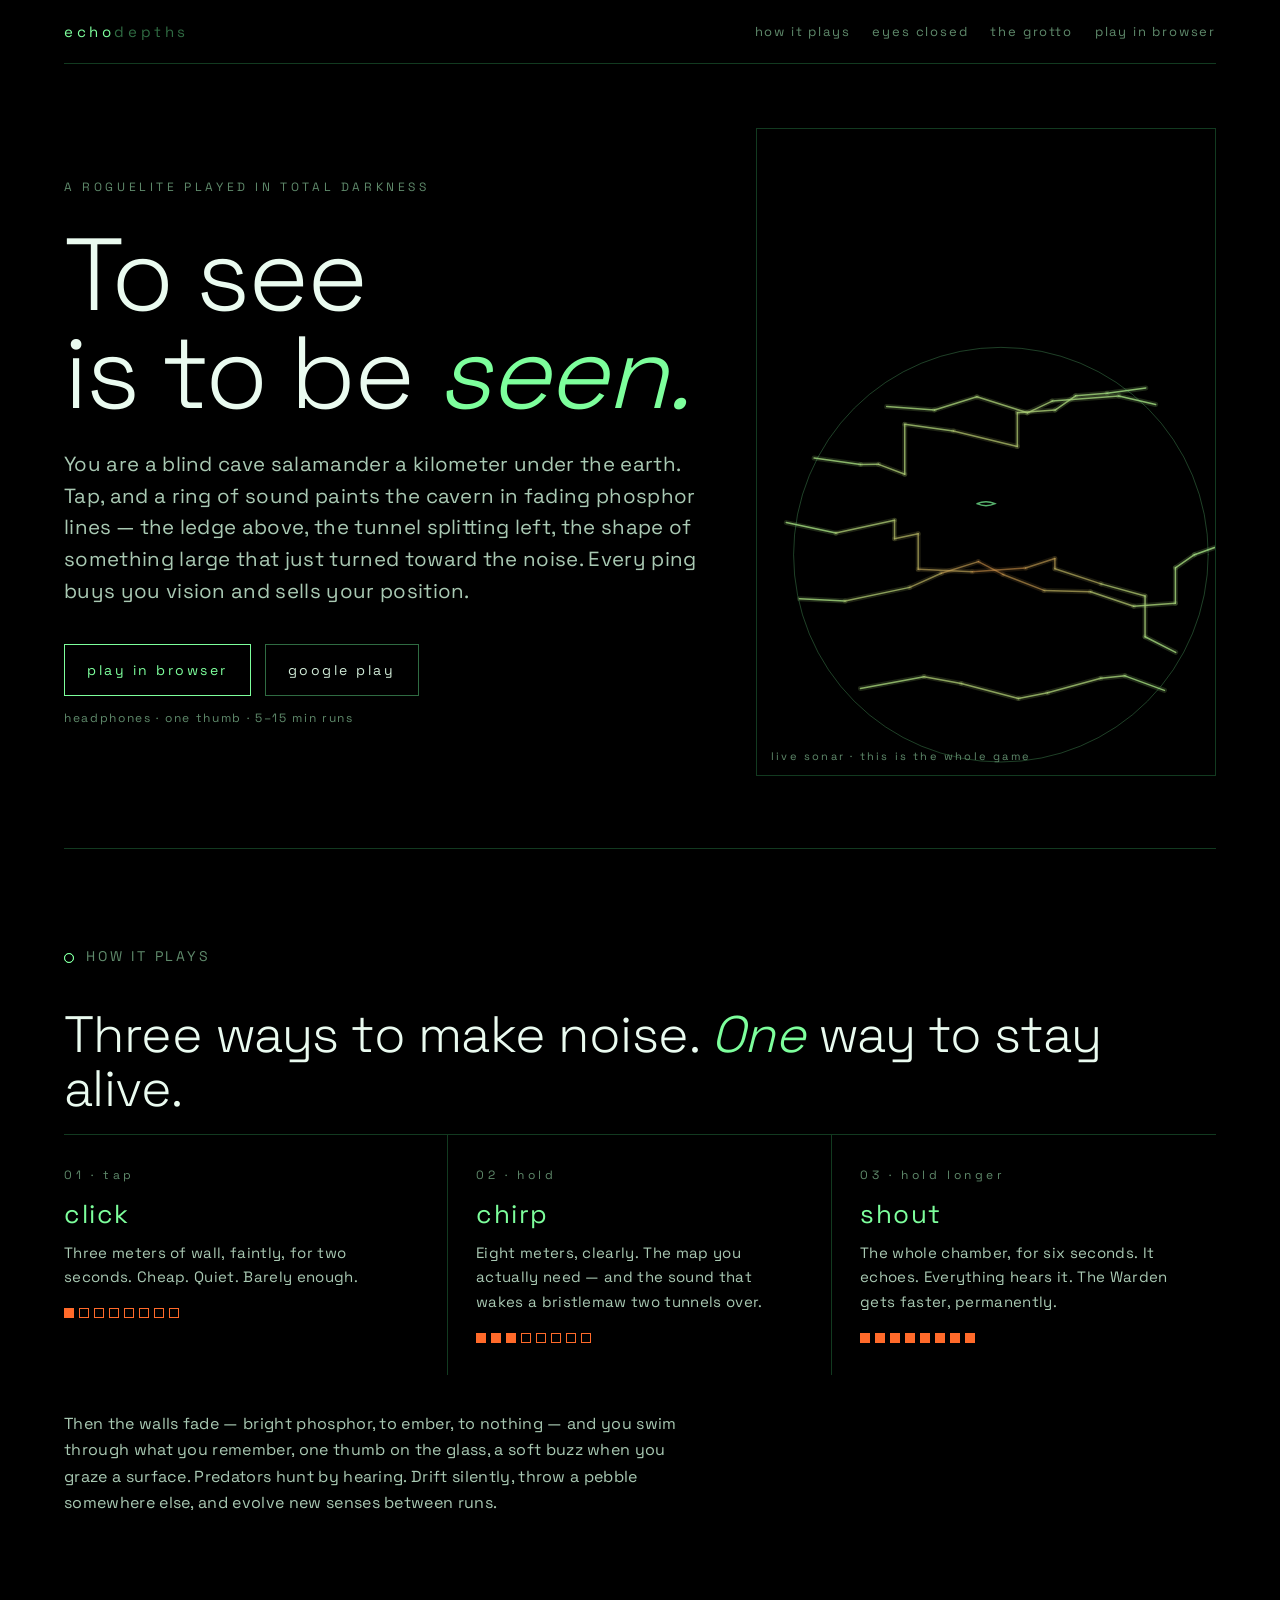
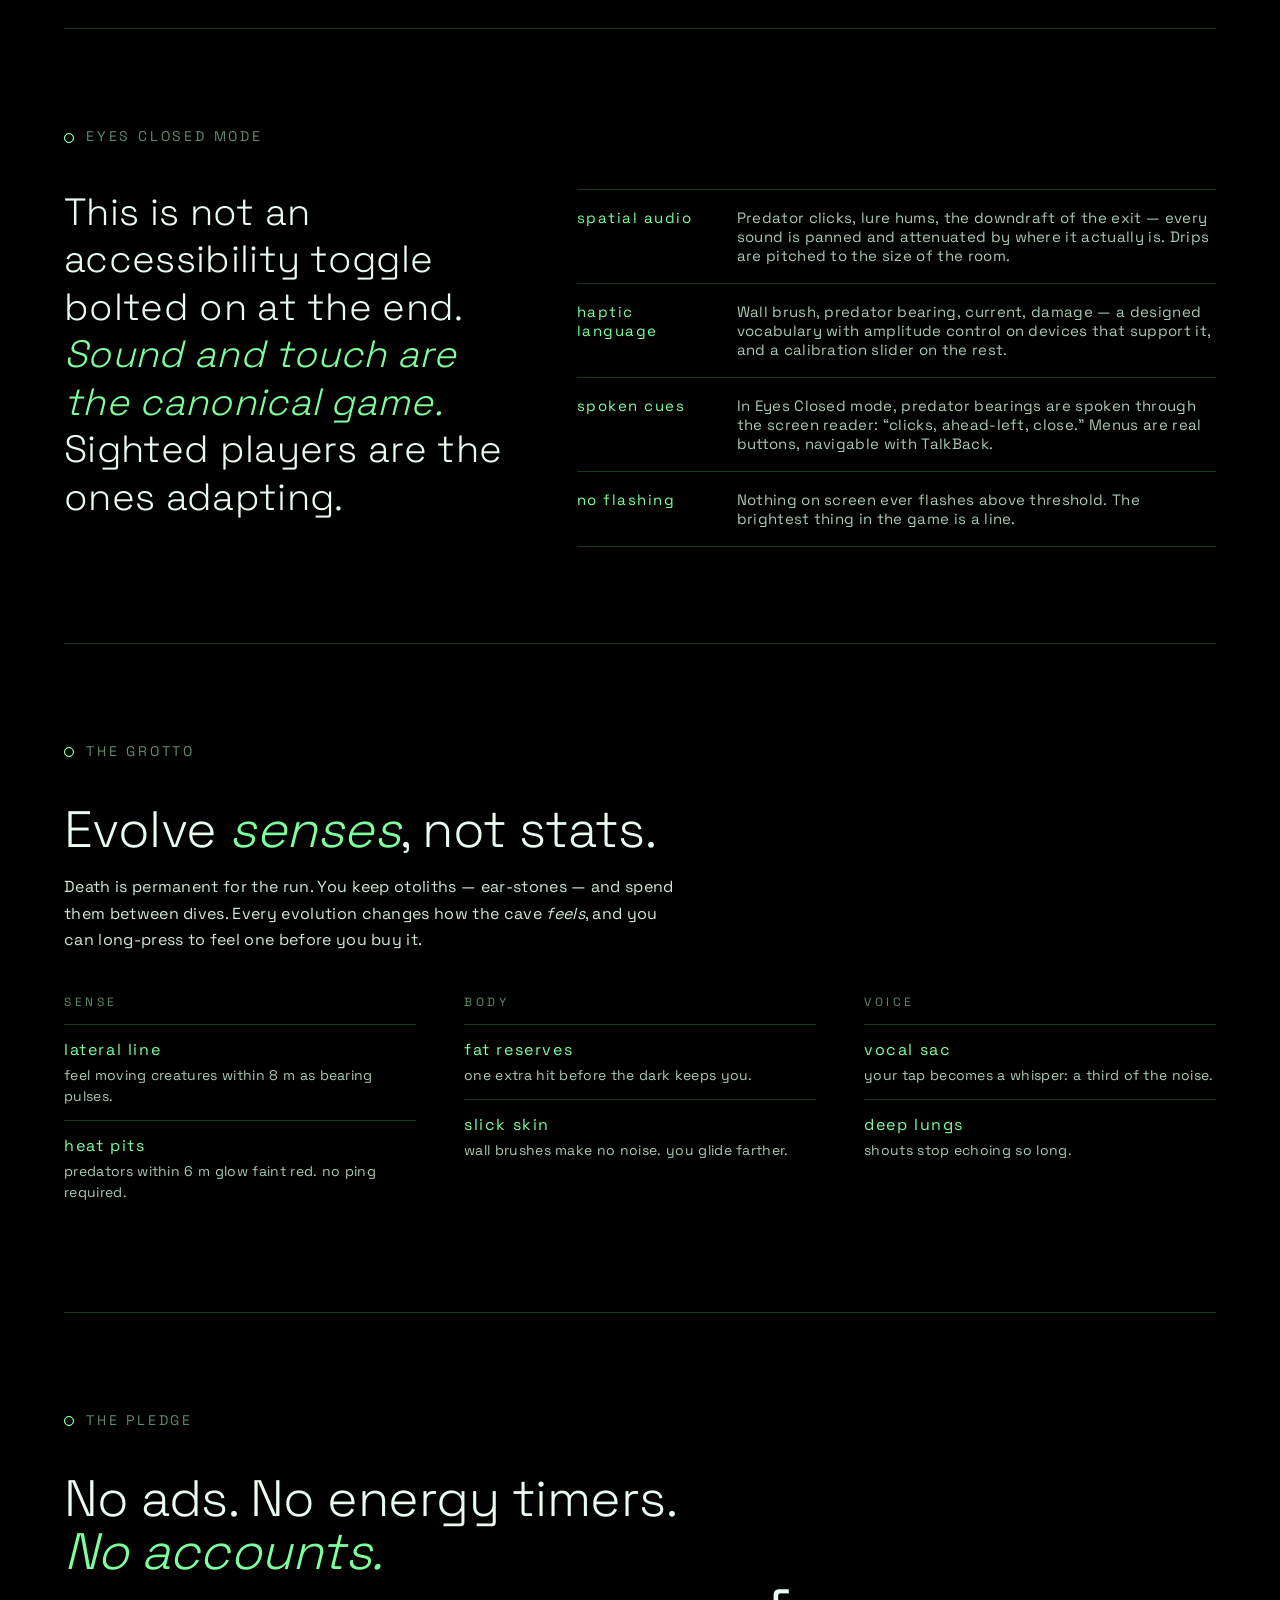
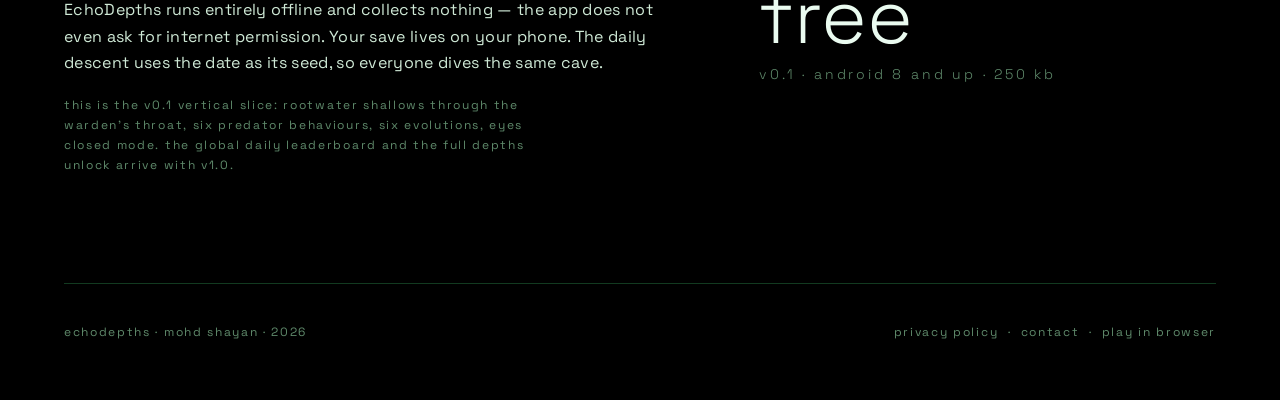
==== docs/index.html @ 847718f8 "EchoDepths — a roguelite played in total darkness. Ping to see. Stay silent to survive." ====
<!doctype html>
<html lang="en">
<head>
<meta charset="utf-8">
<meta name="viewport" content="width=device-width, initial-scale=1">
<title>EchoDepths — to see is to be seen</title>
<meta name="description" content="EchoDepths is a roguelite played in total darkness. Ping to see. Stay silent to survive. Built to be played with your eyes closed.">
<meta property="og:title" content="EchoDepths — to see is to be seen">
<meta property="og:description" content="A roguelite played in total darkness. Ping to see. Stay silent to survive.">
<meta name="theme-color" content="#000000">
<style>
  /* Design read: consumer game launch page for atmosphere-first mobile players and blind gamers.
     Dark-instrument language; the product is literally a black screen, so black is the ground, not a "dark mode".
     One accent (phosphor), one fade color (ember), sharp corners everywhere, sonar motion only. */
  @font-face { font-family: "Space Grotesk"; src: url("fonts/SpaceGrotesk.ttf") format("truetype"); font-weight: 300 700; font-display: swap; }
  :root { --bg:#000; --phos:#7dff9c; --phos-dim:#2f6b42; --ember:#ff6a2a; --fg:#cfe9d6; --muted:#5f8a6b; --line:#123a20; --ease:cubic-bezier(.22,.61,.36,1); }
  * { box-sizing:border-box; }
  html { background:var(--bg); color:var(--fg); font-family:"Space Grotesk", "Helvetica Neue", Arial, sans-serif; -webkit-font-smoothing:antialiased; scroll-behavior:smooth; }
  body { margin:0; letter-spacing:.02em; }
  a { color:var(--phos); text-decoration:none; }
  .wrap { max-width:1200px; margin:0 auto; padding:0 24px; }
  header.top { display:flex; justify-content:space-between; align-items:center; padding:22px 0; border-bottom:1px solid var(--line); }
  .brand { font-size:15px; letter-spacing:.24em; text-transform:lowercase; color:var(--phos); }
  .brand span { color:var(--phos-dim); }
  nav.top { display:flex; flex-wrap:wrap; justify-content:flex-end; gap:8px 22px; }
  nav.top a { font-size:13px; letter-spacing:.14em; color:var(--muted); text-transform:lowercase; white-space:nowrap; }
  nav.top a:hover { color:var(--phos); }

  /* hero: type left, live sonar right */
  .hero { display:grid; grid-template-columns: minmax(0,7fr) minmax(0,5fr); gap:48px; align-items:center; padding:64px 0 72px; }
  .eyebrow { font-size:12px; letter-spacing:.3em; text-transform:uppercase; color:var(--muted); margin:0 0 28px; }
  h1 { font-weight:300; font-size:clamp(44px, 8vw, 104px); line-height:.95; letter-spacing:-.02em; margin:0 0 28px; color:#eafbf0; }
  h1 em { font-style:italic; color:var(--phos); }
  .lede { font-size:clamp(17px,1.6vw,21px); line-height:1.55; max-width:52ch; color:#a9c9b3; margin:0 0 36px; }
  .cta { display:flex; flex-wrap:wrap; gap:14px; align-items:center; }
  .btn { display:inline-flex; align-items:center; gap:10px; padding:16px 22px; border:1px solid var(--phos); color:var(--phos); font-size:14px; letter-spacing:.18em; text-transform:lowercase; transition:background .25s var(--ease), color .25s var(--ease); }
  .btn:hover, .btn:focus-visible { background:var(--phos); color:#000; outline:none; }
  .btn.ghost { border-color:var(--phos-dim); color:var(--fg); }
  .btn.ghost:hover { background:transparent; border-color:var(--phos); color:var(--phos); }
  .fine { font-size:12px; letter-spacing:.14em; color:var(--muted); text-transform:lowercase; }
  .sonar { position:relative; aspect-ratio:9/16; max-height:72vh; width:100%; border:1px solid var(--line); background:#000; overflow:hidden; }
  .sonar canvas { width:100%; height:100%; display:block; }
  .sonar .cap { position:absolute; left:14px; bottom:12px; font-size:11px; letter-spacing:.2em; color:var(--muted); text-transform:lowercase; }

  section { padding:96px 0; border-top:1px solid var(--line); }
  h2 { font-weight:300; font-size:clamp(30px,4vw,52px); letter-spacing:-.01em; line-height:1.05; margin:0 0 18px; color:#eafbf0; }
  h2 em { font-style:italic; color:var(--phos); }
  .sub { color:var(--muted); font-size:14px; letter-spacing:.2em; text-transform:uppercase; margin:0 0 40px; }
  p { line-height:1.65; max-width:62ch; }

  /* how it plays: a horizontal timeline, not three cards */
  .steps { display:grid; grid-template-columns: 1fr 1fr 1fr; gap:0; border-top:1px solid var(--line); }
  .step { padding:32px 28px 32px 0; border-right:1px solid var(--line); position:relative; }
  .step:last-child { border-right:0; }
  .step + .step { padding-left:28px; }
  .step .n { font-size:12px; letter-spacing:.3em; color:var(--muted); }
  .step h3 { font-weight:400; font-size:26px; margin:14px 0 10px; color:var(--phos); letter-spacing:.06em; text-transform:lowercase; }
  .step p { margin:0; color:#a9c9b3; font-size:15px; }
  .step .noise { margin-top:18px; display:flex; gap:5px; }
  .step .noise i { width:10px; height:10px; border:1px solid var(--ember); display:block; }
  .step .noise i.f { background:var(--ember); }

  /* eyes closed: big statement, asymmetric */
  .eyes { display:grid; grid-template-columns: minmax(0,5fr) minmax(0,7fr); gap:56px; align-items:start; }
  .eyes .stmt { font-size:clamp(24px,3vw,38px); font-weight:300; line-height:1.25; color:#eafbf0; margin:0; }
  .eyes .stmt em { font-style:italic; color:var(--phos); }
  .list { list-style:none; margin:0; padding:0; }
  .list li { padding:18px 0; border-top:1px solid var(--line); display:grid; grid-template-columns: 140px 1fr; gap:20px; font-size:15px; color:#a9c9b3; }
  .list li:last-child { border-bottom:1px solid var(--line); }
  .list b { font-weight:400; color:var(--phos); letter-spacing:.1em; text-transform:lowercase; }

  .evos { display:grid; grid-template-columns: repeat(3, 1fr); gap:40px 48px; }
  .evos h3 { font-weight:400; font-size:12px; letter-spacing:.3em; text-transform:uppercase; color:var(--muted); margin:0 0 14px; }
  .evos .e { padding:14px 0; border-top:1px solid var(--line); }
  .evos .e b { display:block; font-weight:400; color:var(--phos); letter-spacing:.1em; text-transform:lowercase; margin-bottom:4px; }
  .evos .e span { color:#a9c9b3; font-size:14px; }

  .pledge { display:grid; grid-template-columns: minmax(0,7fr) minmax(0,5fr); gap:56px; align-items:center; }
  .price { font-size:clamp(44px,6vw,84px); font-weight:300; line-height:1; color:#eafbf0; margin:0; }
  .price small { font-size:14px; letter-spacing:.2em; color:var(--muted); display:block; margin-top:12px; text-transform:lowercase; }

  footer { padding:40px 0 60px; border-top:1px solid var(--line); display:flex; flex-wrap:wrap; gap:18px 36px; justify-content:space-between; align-items:center; font-size:12px; letter-spacing:.14em; color:var(--muted); text-transform:lowercase; }
  footer a { color:var(--muted); } footer a:hover { color:var(--phos); }

  /* sonar motion: pure CSS ring on the section markers */
  .ring { display:inline-block; width:10px; height:10px; border:1px solid var(--phos); border-radius:50%; position:relative; margin-right:12px; vertical-align:middle; }
  .ring::after { content:""; position:absolute; inset:-1px; border:1px solid var(--phos); border-radius:50%; animation:ping 3.2s var(--ease) infinite; }
  @keyframes ping { 0% { transform:scale(1); opacity:.8; } 100% { transform:scale(5); opacity:0; } }
  @media (prefers-reduced-motion: reduce) { .ring::after { animation:none; } html { scroll-behavior:auto; } }

  @media (max-width: 900px) {
    .hero { grid-template-columns:1fr; min-height:0; padding-top:40px; }
    .sonar { max-height:60vh; }
    .steps { grid-template-columns:1fr; }
    .step { border-right:0; border-bottom:1px solid var(--line); padding:26px 0; }
    .step + .step { padding-left:0; }
    .eyes, .pledge { grid-template-columns:1fr; gap:28px; }
    .evos { grid-template-columns:1fr; gap:28px; }
    section { padding:64px 0; }
    header.top { flex-direction:column; align-items:flex-start; gap:14px; }
    nav.top { justify-content:flex-start; gap:8px 18px; }
  }
</style>
</head>
<body>
<div class="wrap">
  <header class="top">
    <div class="brand">echo<span>depths</span></div>
    <nav class="top"><a href="#how">how it plays</a><a href="#eyes">eyes closed</a><a href="#grotto">the grotto</a><a href="play/">play in browser</a></nav>
  </header>

  <div class="hero">
    <div>
      <p class="eyebrow">A roguelite played in total darkness</p>
      <h1>To see<br>is to be <em>seen.</em></h1>
      <p class="lede">You are a blind cave salamander a kilometer under the earth. Tap, and a ring of sound paints the cavern in fading phosphor lines — the ledge above, the tunnel splitting left, the shape of something large that just turned toward the noise. Every ping buys you vision and sells your position.</p>
      <div class="cta">
        <a class="btn" href="play/">play in browser</a>
        <a class="btn ghost" href="https://play.google.com/store/apps/details?id=com.mohdshayan.echodepths">google play</a>
        <span class="fine">headphones · one thumb · 5–15 min runs</span>
      </div>
    </div>
    <div class="sonar" aria-hidden="true"><canvas id="sonar"></canvas><div class="cap">live sonar · this is the whole game</div></div>
  </div>

  <section id="how">
    <p class="sub"><span class="ring"></span>How it plays</p>
    <h2>Three ways to make noise. <em>One</em> way to stay alive.</h2>
    <div class="steps">
      <div class="step"><div class="n">01 · tap</div><h3>click</h3><p>Three meters of wall, faintly, for two seconds. Cheap. Quiet. Barely enough.</p><div class="noise" aria-label="noise 1 of 8"><i class="f"></i><i></i><i></i><i></i><i></i><i></i><i></i><i></i></div></div>
      <div class="step"><div class="n">02 · hold</div><h3>chirp</h3><p>Eight meters, clearly. The map you actually need — and the sound that wakes a bristlemaw two tunnels over.</p><div class="noise" aria-label="noise 3 of 8"><i class="f"></i><i class="f"></i><i class="f"></i><i></i><i></i><i></i><i></i><i></i></div></div>
      <div class="step"><div class="n">03 · hold longer</div><h3>shout</h3><p>The whole chamber, for six seconds. It echoes. Everything hears it. The Warden gets faster, permanently.</p><div class="noise" aria-label="noise 8 of 8"><i class="f"></i><i class="f"></i><i class="f"></i><i class="f"></i><i class="f"></i><i class="f"></i><i class="f"></i><i class="f"></i></div></div>
    </div>
    <p style="margin-top:36px;color:#a9c9b3">Then the walls fade — bright phosphor, to ember, to nothing — and you swim through what you remember, one thumb on the glass, a soft buzz when you graze a surface. Predators hunt by hearing. Drift silently, throw a pebble somewhere else, and evolve new senses between runs.</p>
  </section>

  <section id="eyes">
    <p class="sub"><span class="ring"></span>Eyes closed mode</p>
    <div class="eyes">
      <p class="stmt">This is not an accessibility toggle bolted on at the end. <em>Sound and touch are the canonical game.</em> Sighted players are the ones adapting.</p>
      <ul class="list">
        <li><b>spatial audio</b><span>Predator clicks, lure hums, the downdraft of the exit — every sound is panned and attenuated by where it actually is. Drips are pitched to the size of the room.</span></li>
        <li><b>haptic language</b><span>Wall brush, predator bearing, current, damage — a designed vocabulary with amplitude control on devices that support it, and a calibration slider on the rest.</span></li>
        <li><b>spoken cues</b><span>In Eyes Closed mode, predator bearings are spoken through the screen reader: “clicks, ahead-left, close.” Menus are real buttons, navigable with TalkBack.</span></li>
        <li><b>no flashing</b><span>Nothing on screen ever flashes above threshold. The brightest thing in the game is a line.</span></li>
      </ul>
    </div>
  </section>

  <section id="grotto">
    <p class="sub"><span class="ring"></span>The grotto</p>
    <h2>Evolve <em>senses</em>, not stats.</h2>
    <p style="margin-bottom:40px">Death is permanent for the run. You keep otoliths — ear-stones — and spend them between dives. Every evolution changes how the cave <em>feels</em>, and you can long-press to feel one before you buy it.</p>
    <div class="evos">
      <div><h3>Sense</h3><div class="e"><b>lateral line</b><span>feel moving creatures within 8 m as bearing pulses.</span></div><div class="e"><b>heat pits</b><span>predators within 6 m glow faint red. no ping required.</span></div></div>
      <div><h3>Body</h3><div class="e"><b>fat reserves</b><span>one extra hit before the dark keeps you.</span></div><div class="e"><b>slick skin</b><span>wall brushes make no noise. you glide farther.</span></div></div>
      <div><h3>Voice</h3><div class="e"><b>vocal sac</b><span>your tap becomes a whisper: a third of the noise.</span></div><div class="e"><b>deep lungs</b><span>shouts stop echoing so long.</span></div></div>
    </div>
  </section>

  <section id="pledge">
    <p class="sub"><span class="ring"></span>The pledge</p>
    <div class="pledge">
      <div>
        <h2>No ads. No energy timers. <em>No accounts.</em></h2>
        <p>EchoDepths runs entirely offline and collects nothing — the app does not even ask for internet permission. Your save lives on your phone. The daily descent uses the date as its seed, so everyone dives the same cave.</p>
        <p class="fine" style="margin-top:20px">this is the v0.1 vertical slice: rootwater shallows through the warden's throat, six predator behaviours, six evolutions, eyes closed mode. the global daily leaderboard and the full depths unlock arrive with v1.0.</p>
      </div>
      <p class="price">free<small>v0.1 · android 8 and up · 250 kb</small></p>
    </div>
  </section>

  <footer>
    <div>echodepths · mohd shayan · 2026</div>
    <div><a href="privacy-policy.html">privacy policy</a> &nbsp;·&nbsp; <a href="mailto:shayanm2002@gmail.com">contact</a> &nbsp;·&nbsp; <a href="play/">play in browser</a></div>
  </footer>
</div>

<script>
// Live sonar: expanding rings reveal a procedural cave polyline that fades phosphor -> ember -> black.
(() => {
  const c = document.getElementById('sonar'); if (!c) return;
  const reduce = matchMedia('(prefers-reduced-motion: reduce)').matches;
  const ctx = c.getContext('2d'); let W = 0, H = 0, walls = [], pings = [], t = 0, last = performance.now();
  const PH = [125,255,156], EM = [255,106,42];
  function seed(n){ let a = n; return () => { a |= 0; a = a + 0x6D2B79F5 | 0; let x = Math.imul(a ^ a >>> 15, 1 | a); x = x + Math.imul(x ^ x >>> 7, 61 | x) ^ x; return ((x ^ x >>> 14) >>> 0) / 4294967296; }; }
  function build(){ const r = c.getBoundingClientRect(); W = c.width = r.width * devicePixelRatio; H = c.height = r.height * devicePixelRatio; walls = []; const rnd = seed(11);
    for (let k = 0; k < 7; k++) { let x = -20, y = H * (0.12 + k * 0.13) + (rnd() - .5) * H * .06; const pts = [[x, y]]; while (x < W + 20) { x += 18 + rnd() * 50; y += (rnd() - .5) * H * .05; if (rnd() < .18) { pts.push([x, y]); y += (rnd() < .5 ? -1 : 1) * (10 + rnd() * 40); } pts.push([x, y]); } for (let i = 0; i < pts.length - 1; i++) walls.push({ a: pts[i], b: pts[i+1], m: [(pts[i][0]+pts[i+1][0])/2, (pts[i][1]+pts[i+1][1])/2] }); } }
  function frame(now){ const dt = Math.min(.05, (now - last) / 1000); last = now; t += dt; ctx.fillStyle = '#000'; ctx.fillRect(0, 0, W, H);
    const px = W * .5, py = H * .58;
    if (!reduce && (pings.length === 0 || t - pings[pings.length-1].t0 > 4.2)) pings.push({ x: px + (Math.random()-.5) * W * .3, y: py + (Math.random()-.5) * H * .25, t0: t, big: Math.random() < .3 });
    pings = pings.filter(p => t - p.t0 < 7);
    ctx.lineCap = 'round';
    for (const s of walls) { let b = 0; for (const p of pings) { const d = Math.hypot(s.m[0]-p.x, s.m[1]-p.y); const R = p.big ? W * 1.2 : W * .55; const el = t - p.t0, arr = d / (W * .28); if (el < arr || d > R) continue; const age = el - arr; const dur = p.big ? 5.5 : 3.5; if (age > dur) continue; b = Math.max(b, (1 - (d/R)**2) * Math.pow(1 - age/dur, 1.5)); }
      if (reduce) b = Math.max(b, .35 - Math.hypot(s.m[0]-px, s.m[1]-py) / (W * 1.4));
      if (b < .015) continue; const m = b > .45 ? (b - .45) / .55 : 0; const col = m ? PH.map((v,i) => v + (EM[i]-v) * (1-m)) : EM; const a = b > .45 ? .35 + .65 * m : .35 * Math.pow(b/.45, 1.2);
      ctx.strokeStyle = `rgba(${col[0]|0},${col[1]|0},${col[2]|0},${a*.22})`; ctx.lineWidth = 5 * devicePixelRatio; ctx.beginPath(); ctx.moveTo(s.a[0], s.a[1]); ctx.lineTo(s.b[0], s.b[1]); ctx.stroke();
      ctx.strokeStyle = `rgba(${col[0]|0},${col[1]|0},${col[2]|0},${a})`; ctx.lineWidth = 1.5 * devicePixelRatio; ctx.stroke(); }
    for (const p of pings) { const el = t - p.t0; const R = el * W * .28; const Rmax = p.big ? W * 1.2 : W * .55; if (R > Rmax) continue; ctx.strokeStyle = `rgba(125,255,156,${.4 * (1 - R/Rmax)})`; ctx.lineWidth = devicePixelRatio; ctx.beginPath(); ctx.arc(p.x, p.y, R, 0, Math.PI*2); ctx.stroke(); }
    ctx.strokeStyle = 'rgba(125,255,156,.7)'; ctx.lineWidth = 1.5 * devicePixelRatio; ctx.beginPath(); ctx.moveTo(px - 9*devicePixelRatio, py); ctx.quadraticCurveTo(px, py - 4*devicePixelRatio, px + 9*devicePixelRatio, py); ctx.quadraticCurveTo(px, py + 4*devicePixelRatio, px - 9*devicePixelRatio, py); ctx.stroke();
    if (!reduce) requestAnimationFrame(frame); }
  build(); addEventListener('resize', build); requestAnimationFrame(frame);
})();
</script>
</body>
</html>
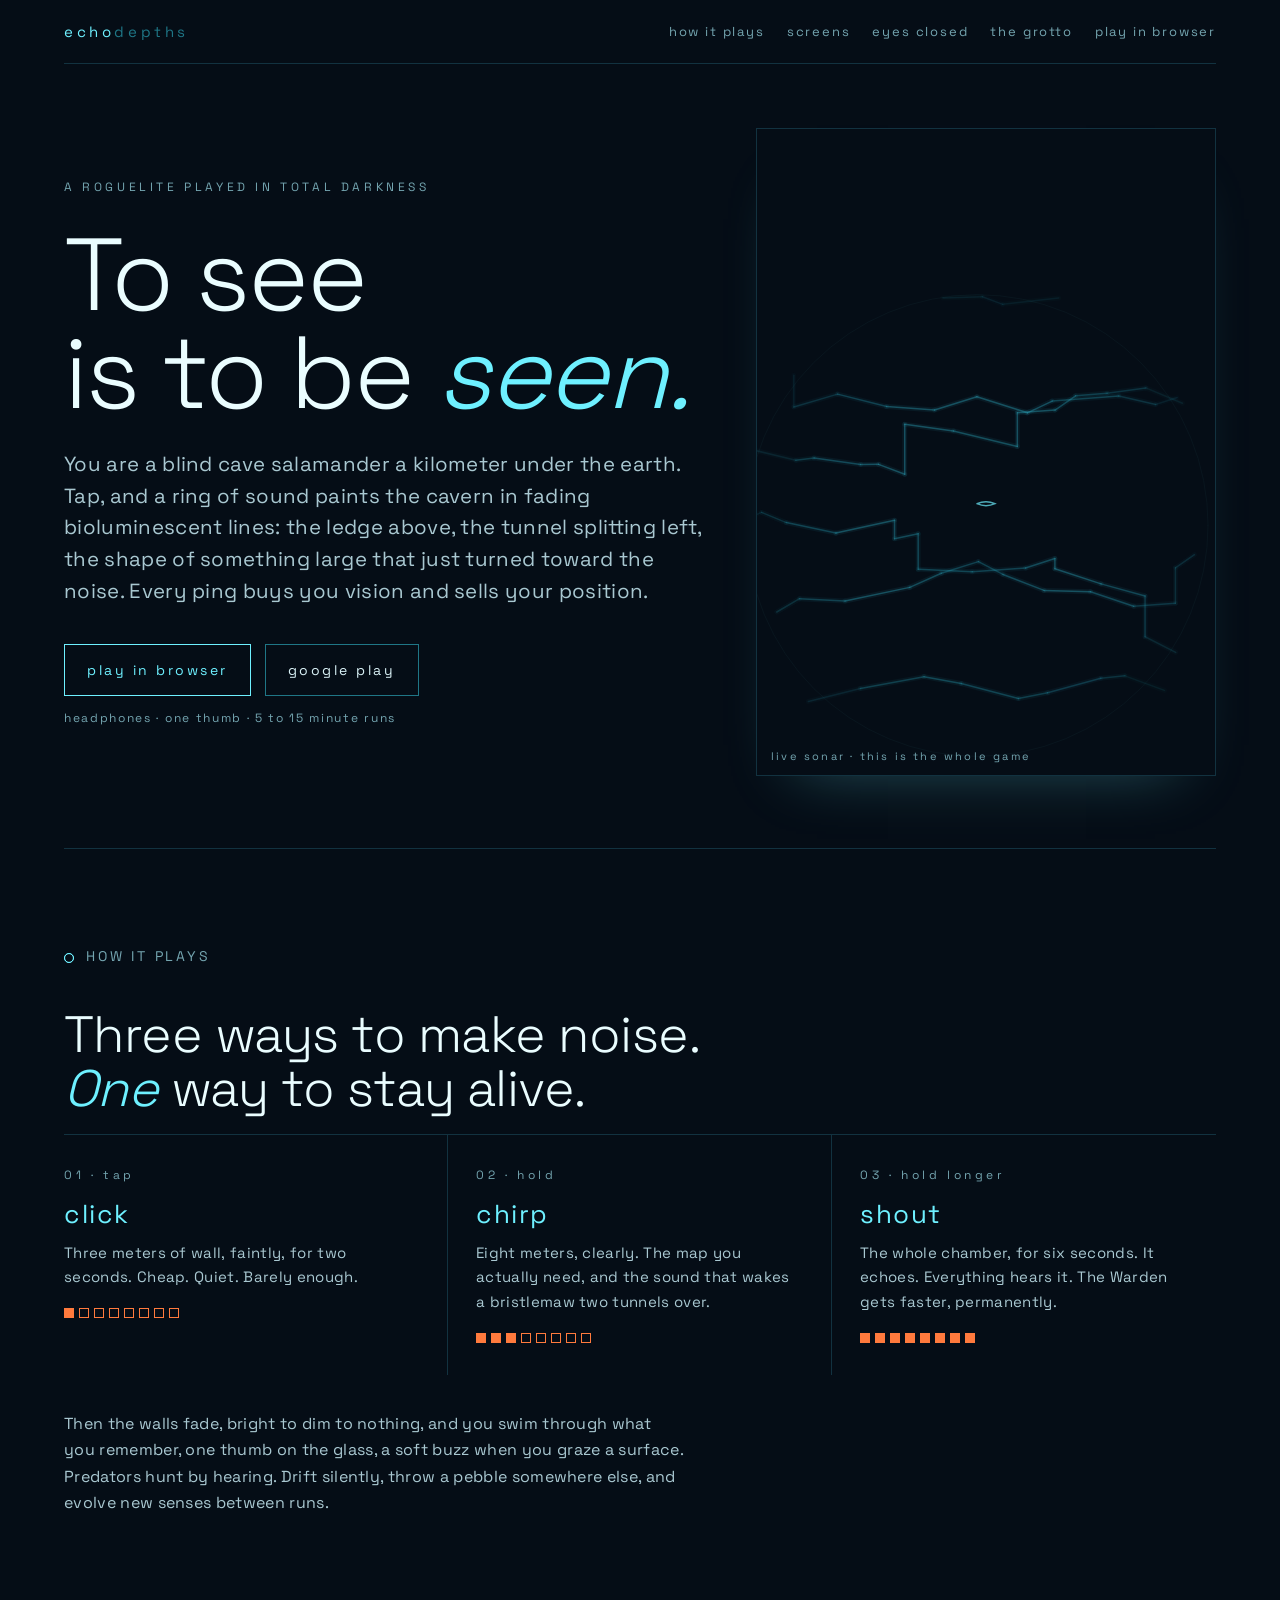
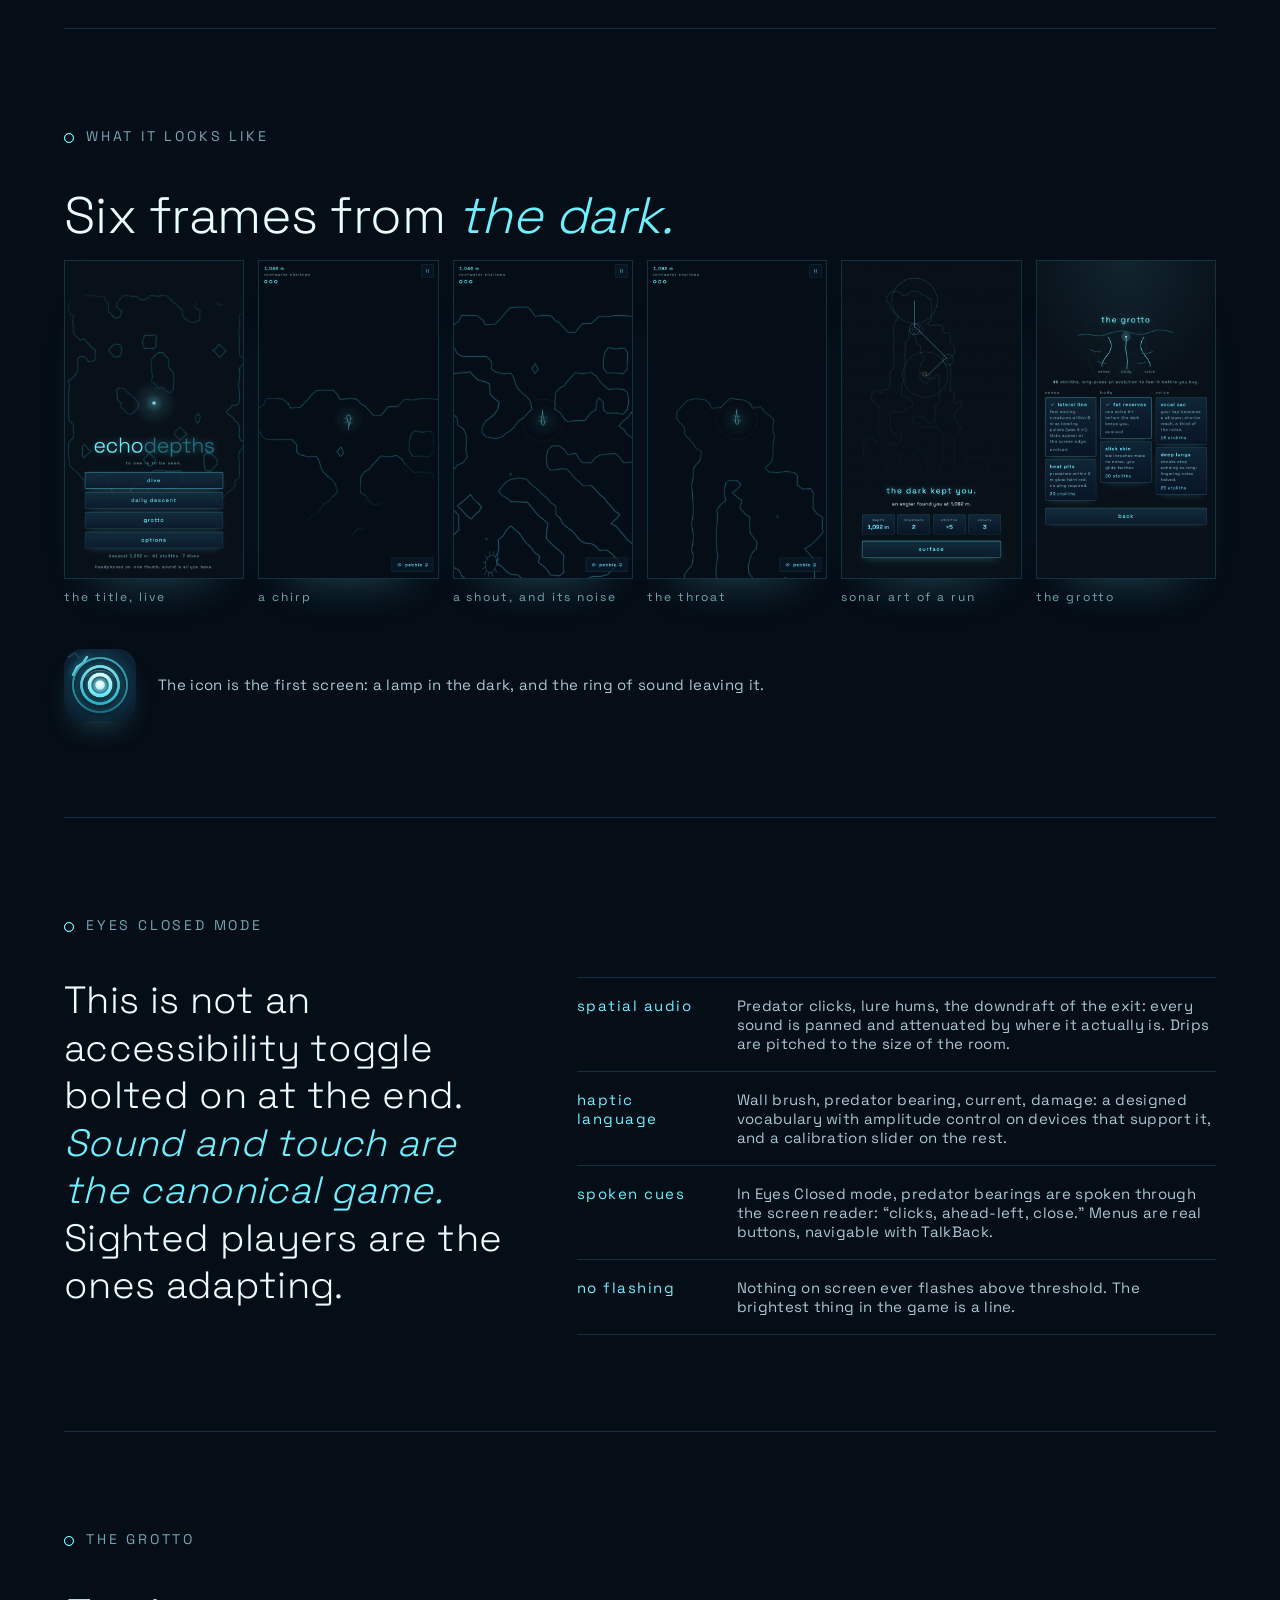
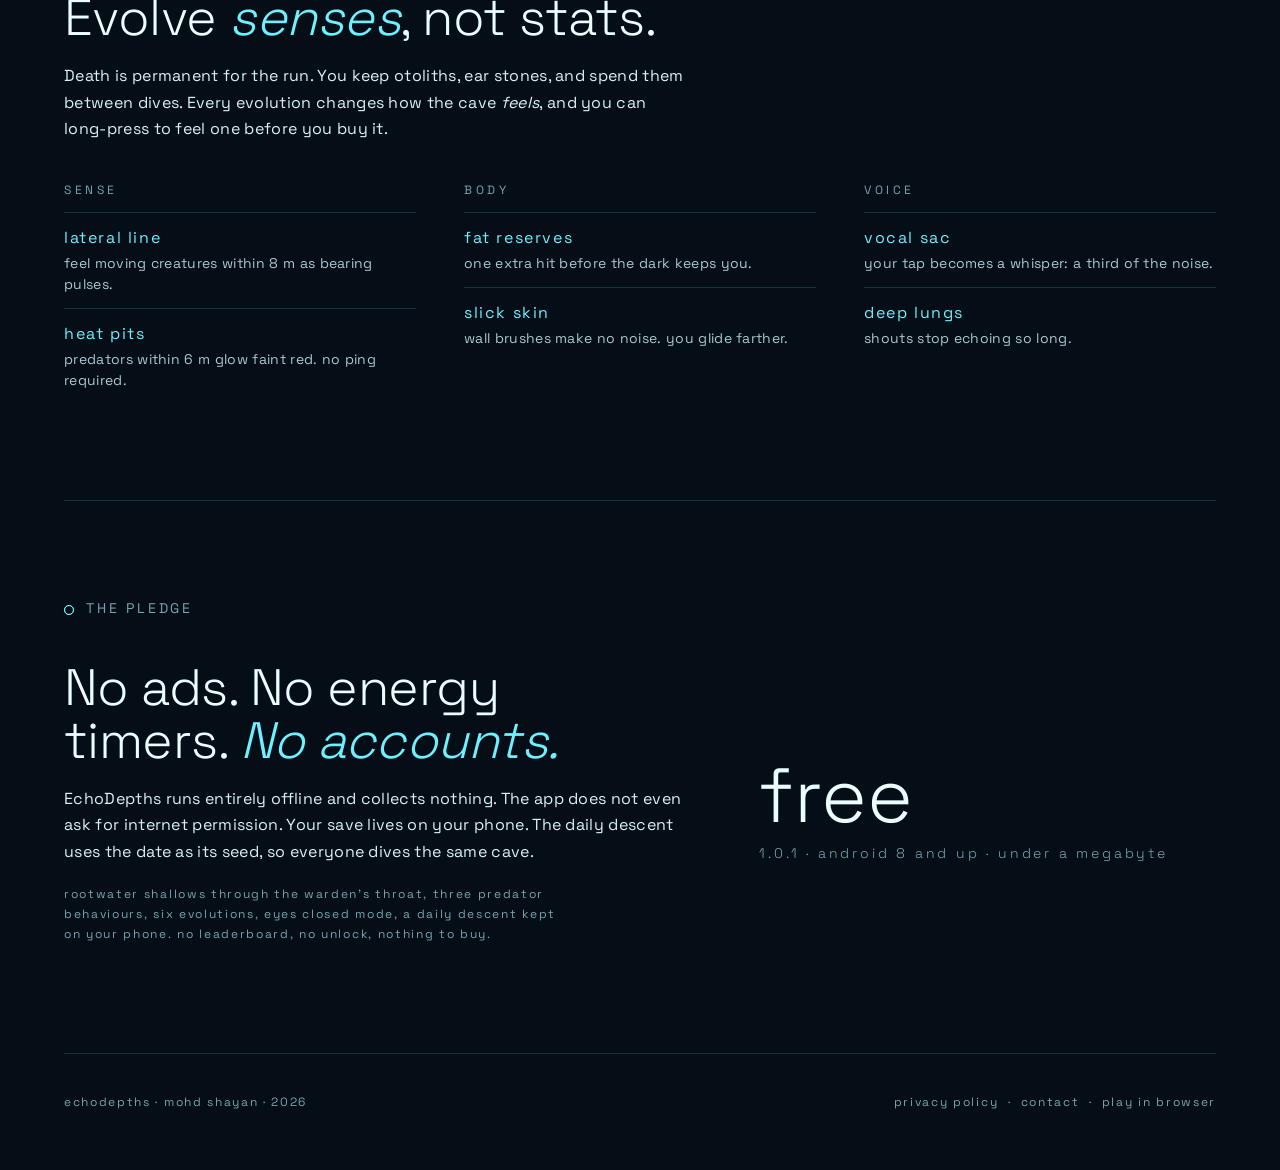
==== commit a1c4d8cd: "1.0.1: live sonar title scene, cyan on navy, fixed mark and paused audio, new icon Bugs: the mark re" ====
--- a/docs/index.html
+++ b/docs/index.html
@@ -3,17 +3,18 @@
 <head>
 <meta charset="utf-8">
 <meta name="viewport" content="width=device-width, initial-scale=1">
-<title>EchoDepths — to see is to be seen</title>
+<title>EchoDepths: to see is to be seen</title>
 <meta name="description" content="EchoDepths is a roguelite played in total darkness. Ping to see. Stay silent to survive. Built to be played with your eyes closed.">
-<meta property="og:title" content="EchoDepths — to see is to be seen">
+<meta property="og:title" content="EchoDepths: to see is to be seen">
 <meta property="og:description" content="A roguelite played in total darkness. Ping to see. Stay silent to survive.">
-<meta name="theme-color" content="#000000">
+<meta name="theme-color" content="#050d16">
+<link rel="icon" href="shots/icon.png">
 <style>
   /* Design read: consumer game launch page for atmosphere-first mobile players and blind gamers.
-     Dark-instrument language; the product is literally a black screen, so black is the ground, not a "dark mode".
-     One accent (phosphor), one fade color (ember), sharp corners everywhere, sonar motion only. */
+     Dark-instrument language: deep navy water is the ground, bioluminescent cyan is the only accent, ember marks noise.
+     Sharp corners everywhere, sonar motion only. */
   @font-face { font-family: "Space Grotesk"; src: url("fonts/SpaceGrotesk.ttf") format("truetype"); font-weight: 300 700; font-display: swap; }
-  :root { --bg:#000; --phos:#7dff9c; --phos-dim:#2f6b42; --ember:#ff6a2a; --fg:#cfe9d6; --muted:#5f8a6b; --line:#123a20; --ease:cubic-bezier(.22,.61,.36,1); }
+  :root { --bg:#050d16; --bg-2:#09182a; --phos:#6ef0ff; --phos-dim:#1f7686; --ember:#ff7a3d; --fg:#d9f1f6; --muted:#74a5b0; --line:#123240; --glow:rgba(110,240,255,.34); --ease:cubic-bezier(.22,.61,.36,1); }
   * { box-sizing:border-box; }
   html { background:var(--bg); color:var(--fg); font-family:"Space Grotesk", "Helvetica Neue", Arial, sans-serif; -webkit-font-smoothing:antialiased; scroll-behavior:smooth; }
   body { margin:0; letter-spacing:.02em; }
@@ -29,21 +30,21 @@
   /* hero: type left, live sonar right */
   .hero { display:grid; grid-template-columns: minmax(0,7fr) minmax(0,5fr); gap:48px; align-items:center; padding:64px 0 72px; }
   .eyebrow { font-size:12px; letter-spacing:.3em; text-transform:uppercase; color:var(--muted); margin:0 0 28px; }
-  h1 { font-weight:300; font-size:clamp(44px, 8vw, 104px); line-height:.95; letter-spacing:-.02em; margin:0 0 28px; color:#eafbf0; }
+  h1 { font-weight:300; font-size:clamp(44px, 8vw, 104px); line-height:.95; letter-spacing:-.02em; margin:0 0 28px; color:#eafdff; text-wrap:balance; }
   h1 em { font-style:italic; color:var(--phos); }
-  .lede { font-size:clamp(17px,1.6vw,21px); line-height:1.55; max-width:52ch; color:#a9c9b3; margin:0 0 36px; }
+  .lede { font-size:clamp(17px,1.6vw,21px); line-height:1.55; max-width:52ch; color:#a9c8d1; margin:0 0 36px; }
   .cta { display:flex; flex-wrap:wrap; gap:14px; align-items:center; }
   .btn { display:inline-flex; align-items:center; gap:10px; padding:16px 22px; border:1px solid var(--phos); color:var(--phos); font-size:14px; letter-spacing:.18em; text-transform:lowercase; transition:background .25s var(--ease), color .25s var(--ease); }
-  .btn:hover, .btn:focus-visible { background:var(--phos); color:#000; outline:none; }
+  .btn:hover, .btn:focus-visible { background:var(--phos); color:var(--bg); outline:none; }
   .btn.ghost { border-color:var(--phos-dim); color:var(--fg); }
   .btn.ghost:hover { background:transparent; border-color:var(--phos); color:var(--phos); }
   .fine { font-size:12px; letter-spacing:.14em; color:var(--muted); text-transform:lowercase; }
-  .sonar { position:relative; aspect-ratio:9/16; max-height:72vh; width:100%; border:1px solid var(--line); background:#000; overflow:hidden; }
+  .sonar { position:relative; aspect-ratio:9/16; max-height:72vh; width:100%; border:1px solid var(--line); background:var(--bg); overflow:hidden; box-shadow:0 30px 60px -40px var(--glow); }
   .sonar canvas { width:100%; height:100%; display:block; }
   .sonar .cap { position:absolute; left:14px; bottom:12px; font-size:11px; letter-spacing:.2em; color:var(--muted); text-transform:lowercase; }
 
   section { padding:96px 0; border-top:1px solid var(--line); }
-  h2 { font-weight:300; font-size:clamp(30px,4vw,52px); letter-spacing:-.01em; line-height:1.05; margin:0 0 18px; color:#eafbf0; }
+  h2 { font-weight:300; font-size:clamp(30px,4vw,52px); letter-spacing:-.01em; line-height:1.05; margin:0 0 18px; color:#eafdff; text-wrap:balance; }
   h2 em { font-style:italic; color:var(--phos); }
   .sub { color:var(--muted); font-size:14px; letter-spacing:.2em; text-transform:uppercase; margin:0 0 40px; }
   p { line-height:1.65; max-width:62ch; }
@@ -55,17 +56,17 @@
   .step + .step { padding-left:28px; }
   .step .n { font-size:12px; letter-spacing:.3em; color:var(--muted); }
   .step h3 { font-weight:400; font-size:26px; margin:14px 0 10px; color:var(--phos); letter-spacing:.06em; text-transform:lowercase; }
-  .step p { margin:0; color:#a9c9b3; font-size:15px; }
+  .step p { margin:0; color:#a9c8d1; font-size:15px; }
   .step .noise { margin-top:18px; display:flex; gap:5px; }
   .step .noise i { width:10px; height:10px; border:1px solid var(--ember); display:block; }
   .step .noise i.f { background:var(--ember); }
 
   /* eyes closed: big statement, asymmetric */
   .eyes { display:grid; grid-template-columns: minmax(0,5fr) minmax(0,7fr); gap:56px; align-items:start; }
-  .eyes .stmt { font-size:clamp(24px,3vw,38px); font-weight:300; line-height:1.25; color:#eafbf0; margin:0; }
+  .eyes .stmt { font-size:clamp(24px,3vw,38px); font-weight:300; line-height:1.25; color:#eafdff; margin:0; text-wrap:balance; }
   .eyes .stmt em { font-style:italic; color:var(--phos); }
   .list { list-style:none; margin:0; padding:0; }
-  .list li { padding:18px 0; border-top:1px solid var(--line); display:grid; grid-template-columns: 140px 1fr; gap:20px; font-size:15px; color:#a9c9b3; }
+  .list li { padding:18px 0; border-top:1px solid var(--line); display:grid; grid-template-columns: 140px 1fr; gap:20px; font-size:15px; color:#a9c8d1; }
   .list li:last-child { border-bottom:1px solid var(--line); }
   .list b { font-weight:400; color:var(--phos); letter-spacing:.1em; text-transform:lowercase; }
 
@@ -73,12 +74,19 @@
   .evos h3 { font-weight:400; font-size:12px; letter-spacing:.3em; text-transform:uppercase; color:var(--muted); margin:0 0 14px; }
   .evos .e { padding:14px 0; border-top:1px solid var(--line); }
   .evos .e b { display:block; font-weight:400; color:var(--phos); letter-spacing:.1em; text-transform:lowercase; margin-bottom:4px; }
-  .evos .e span { color:#a9c9b3; font-size:14px; }
+  .evos .e span { color:#a9c8d1; font-size:14px; }
 
   .pledge { display:grid; grid-template-columns: minmax(0,7fr) minmax(0,5fr); gap:56px; align-items:center; }
-  .price { font-size:clamp(44px,6vw,84px); font-weight:300; line-height:1; color:#eafbf0; margin:0; }
+  .price { font-size:clamp(44px,6vw,84px); font-weight:300; line-height:1; color:#eafdff; margin:0; }
   .price small { font-size:14px; letter-spacing:.2em; color:var(--muted); display:block; margin-top:12px; text-transform:lowercase; }
 
+  .strip { display:grid; grid-template-columns: repeat(6, 1fr); gap:14px; }
+  .strip figure { margin:0; }
+  .strip img { display:block; width:100%; height:auto; border:1px solid var(--line); box-shadow:0 30px 50px -36px var(--glow); }
+  .strip figcaption { margin-top:10px; font-size:12px; letter-spacing:.16em; color:var(--muted); text-transform:lowercase; }
+  .iconrow { display:flex; align-items:center; gap:22px; margin-top:44px; }
+  .iconrow img { width:72px; height:72px; border-radius:18px; box-shadow:0 14px 30px -14px var(--glow); }
+  .iconrow p { margin:0; color:#a9c8d1; font-size:15px; }
   footer { padding:40px 0 60px; border-top:1px solid var(--line); display:flex; flex-wrap:wrap; gap:18px 36px; justify-content:space-between; align-items:center; font-size:12px; letter-spacing:.14em; color:var(--muted); text-transform:lowercase; }
   footer a { color:var(--muted); } footer a:hover { color:var(--phos); }
 
@@ -96,6 +104,7 @@
     .step + .step { padding-left:0; }
     .eyes, .pledge { grid-template-columns:1fr; gap:28px; }
     .evos { grid-template-columns:1fr; gap:28px; }
+    .strip { grid-template-columns: repeat(3, 1fr); }
     section { padding:64px 0; }
     header.top { flex-direction:column; align-items:flex-start; gap:14px; }
     nav.top { justify-content:flex-start; gap:8px 18px; }
@@ -106,18 +115,18 @@
 <div class="wrap">
   <header class="top">
     <div class="brand">echo<span>depths</span></div>
-    <nav class="top"><a href="#how">how it plays</a><a href="#eyes">eyes closed</a><a href="#grotto">the grotto</a><a href="play/">play in browser</a></nav>
+    <nav class="top"><a href="#how">how it plays</a><a href="#look">screens</a><a href="#eyes">eyes closed</a><a href="#grotto">the grotto</a><a href="play/">play in browser</a></nav>
   </header>
 
   <div class="hero">
     <div>
       <p class="eyebrow">A roguelite played in total darkness</p>
       <h1>To see<br>is to be <em>seen.</em></h1>
-      <p class="lede">You are a blind cave salamander a kilometer under the earth. Tap, and a ring of sound paints the cavern in fading phosphor lines — the ledge above, the tunnel splitting left, the shape of something large that just turned toward the noise. Every ping buys you vision and sells your position.</p>
+      <p class="lede">You are a blind cave salamander a kilometer under the earth. Tap, and a ring of sound paints the cavern in fading bioluminescent lines: the ledge above, the tunnel splitting left, the shape of something large that just turned toward the noise. Every ping buys you vision and sells your position.</p>
       <div class="cta">
         <a class="btn" href="play/">play in browser</a>
         <a class="btn ghost" href="https://play.google.com/store/apps/details?id=com.mohdshayan.echodepths">google play</a>
-        <span class="fine">headphones · one thumb · 5–15 min runs</span>
+        <span class="fine">headphones · one thumb · 5 to 15 minute runs</span>
       </div>
     </div>
     <div class="sonar" aria-hidden="true"><canvas id="sonar"></canvas><div class="cap">live sonar · this is the whole game</div></div>
@@ -128,10 +137,24 @@
     <h2>Three ways to make noise. <em>One</em> way to stay alive.</h2>
     <div class="steps">
       <div class="step"><div class="n">01 · tap</div><h3>click</h3><p>Three meters of wall, faintly, for two seconds. Cheap. Quiet. Barely enough.</p><div class="noise" aria-label="noise 1 of 8"><i class="f"></i><i></i><i></i><i></i><i></i><i></i><i></i><i></i></div></div>
-      <div class="step"><div class="n">02 · hold</div><h3>chirp</h3><p>Eight meters, clearly. The map you actually need — and the sound that wakes a bristlemaw two tunnels over.</p><div class="noise" aria-label="noise 3 of 8"><i class="f"></i><i class="f"></i><i class="f"></i><i></i><i></i><i></i><i></i><i></i></div></div>
+      <div class="step"><div class="n">02 · hold</div><h3>chirp</h3><p>Eight meters, clearly. The map you actually need, and the sound that wakes a bristlemaw two tunnels over.</p><div class="noise" aria-label="noise 3 of 8"><i class="f"></i><i class="f"></i><i class="f"></i><i></i><i></i><i></i><i></i><i></i></div></div>
       <div class="step"><div class="n">03 · hold longer</div><h3>shout</h3><p>The whole chamber, for six seconds. It echoes. Everything hears it. The Warden gets faster, permanently.</p><div class="noise" aria-label="noise 8 of 8"><i class="f"></i><i class="f"></i><i class="f"></i><i class="f"></i><i class="f"></i><i class="f"></i><i class="f"></i><i class="f"></i></div></div>
     </div>
-    <p style="margin-top:36px;color:#a9c9b3">Then the walls fade — bright phosphor, to ember, to nothing — and you swim through what you remember, one thumb on the glass, a soft buzz when you graze a surface. Predators hunt by hearing. Drift silently, throw a pebble somewhere else, and evolve new senses between runs.</p>
+    <p style="margin-top:36px;color:#a9c8d1">Then the walls fade, bright to dim to nothing, and you swim through what you remember, one thumb on the glass, a soft buzz when you graze a surface. Predators hunt by hearing. Drift silently, throw a pebble somewhere else, and evolve new senses between runs.</p>
+  </section>
+
+  <section id="look">
+    <p class="sub"><span class="ring"></span>What it looks like</p>
+    <h2>Six frames from <em>the dark.</em></h2>
+    <div class="strip">
+      <figure><img src="shots/01-title.png" width="1080" height="1920" alt="Title screen: a lamp hangs in a cave and a ring of sound has lit the walls around it, above the word echodepths and four menu buttons" loading="lazy"><figcaption>the title, live</figcaption></figure>
+      <figure><img src="shots/02-chirp.png" width="1080" height="1920" alt="A chirp has revealed the cave walls around the salamander in cyan lines" loading="lazy"><figcaption>a chirp</figcaption></figure>
+      <figure><img src="shots/03-shout.png" width="1080" height="1920" alt="A shout has lit the whole chamber; an ember ring around the salamander shows how loud you were" loading="lazy"><figcaption>a shout, and its noise</figcaption></figure>
+      <figure><img src="shots/04-throat.png" width="1080" height="1920" alt="The throat chamber, a winding tunnel revealed by a shout" loading="lazy"><figcaption>the throat</figcaption></figure>
+      <figure><img src="shots/05-death.png" width="1080" height="1920" alt="The death screen: the sonar art of the run, the path you swam and every sound you made, above the run's numbers" loading="lazy"><figcaption>sonar art of a run</figcaption></figure>
+      <figure><img src="shots/06-grotto.png" width="1080" height="1920" alt="The grotto: a drawn cave cross-section with three tunnel branches and six evolution cards" loading="lazy"><figcaption>the grotto</figcaption></figure>
+    </div>
+    <div class="iconrow"><img src="shots/icon.png" width="512" height="512" alt="EchoDepths launcher icon: a lamp with three rings of sound leaving it, cyan on deep navy"><p>The icon is the first screen: a lamp in the dark, and the ring of sound leaving it.</p></div>
   </section>
 
   <section id="eyes">
@@ -139,8 +162,8 @@
     <div class="eyes">
       <p class="stmt">This is not an accessibility toggle bolted on at the end. <em>Sound and touch are the canonical game.</em> Sighted players are the ones adapting.</p>
       <ul class="list">
-        <li><b>spatial audio</b><span>Predator clicks, lure hums, the downdraft of the exit — every sound is panned and attenuated by where it actually is. Drips are pitched to the size of the room.</span></li>
-        <li><b>haptic language</b><span>Wall brush, predator bearing, current, damage — a designed vocabulary with amplitude control on devices that support it, and a calibration slider on the rest.</span></li>
+        <li><b>spatial audio</b><span>Predator clicks, lure hums, the downdraft of the exit: every sound is panned and attenuated by where it actually is. Drips are pitched to the size of the room.</span></li>
+        <li><b>haptic language</b><span>Wall brush, predator bearing, current, damage: a designed vocabulary with amplitude control on devices that support it, and a calibration slider on the rest.</span></li>
         <li><b>spoken cues</b><span>In Eyes Closed mode, predator bearings are spoken through the screen reader: “clicks, ahead-left, close.” Menus are real buttons, navigable with TalkBack.</span></li>
         <li><b>no flashing</b><span>Nothing on screen ever flashes above threshold. The brightest thing in the game is a line.</span></li>
       </ul>
@@ -150,7 +173,7 @@
   <section id="grotto">
     <p class="sub"><span class="ring"></span>The grotto</p>
     <h2>Evolve <em>senses</em>, not stats.</h2>
-    <p style="margin-bottom:40px">Death is permanent for the run. You keep otoliths — ear-stones — and spend them between dives. Every evolution changes how the cave <em>feels</em>, and you can long-press to feel one before you buy it.</p>
+    <p style="margin-bottom:40px">Death is permanent for the run. You keep otoliths, ear stones, and spend them between dives. Every evolution changes how the cave <em>feels</em>, and you can long-press to feel one before you buy it.</p>
     <div class="evos">
       <div><h3>Sense</h3><div class="e"><b>lateral line</b><span>feel moving creatures within 8 m as bearing pulses.</span></div><div class="e"><b>heat pits</b><span>predators within 6 m glow faint red. no ping required.</span></div></div>
       <div><h3>Body</h3><div class="e"><b>fat reserves</b><span>one extra hit before the dark keeps you.</span></div><div class="e"><b>slick skin</b><span>wall brushes make no noise. you glide farther.</span></div></div>
@@ -163,10 +186,10 @@
     <div class="pledge">
       <div>
         <h2>No ads. No energy timers. <em>No accounts.</em></h2>
-        <p>EchoDepths runs entirely offline and collects nothing — the app does not even ask for internet permission. Your save lives on your phone. The daily descent uses the date as its seed, so everyone dives the same cave.</p>
-        <p class="fine" style="margin-top:20px">this is the v0.1 vertical slice: rootwater shallows through the warden's throat, six predator behaviours, six evolutions, eyes closed mode. the global daily leaderboard and the full depths unlock arrive with v1.0.</p>
+        <p>EchoDepths runs entirely offline and collects nothing. The app does not even ask for internet permission. Your save lives on your phone. The daily descent uses the date as its seed, so everyone dives the same cave.</p>
+        <p class="fine" style="margin-top:20px">rootwater shallows through the warden's throat, three predator behaviours, six evolutions, eyes closed mode, a daily descent kept on your phone. no leaderboard, no unlock, nothing to buy.</p>
       </div>
-      <p class="price">free<small>v0.1 · android 8 and up · 250 kb</small></p>
+      <p class="price">free<small>1.0.1 · android 8 and up · under a megabyte</small></p>
     </div>
   </section>
 
@@ -182,11 +205,11 @@
   const c = document.getElementById('sonar'); if (!c) return;
   const reduce = matchMedia('(prefers-reduced-motion: reduce)').matches;
   const ctx = c.getContext('2d'); let W = 0, H = 0, walls = [], pings = [], t = 0, last = performance.now();
-  const PH = [125,255,156], EM = [255,106,42];
+  const PH = [110,240,255], EM = [36,150,172];
   function seed(n){ let a = n; return () => { a |= 0; a = a + 0x6D2B79F5 | 0; let x = Math.imul(a ^ a >>> 15, 1 | a); x = x + Math.imul(x ^ x >>> 7, 61 | x) ^ x; return ((x ^ x >>> 14) >>> 0) / 4294967296; }; }
   function build(){ const r = c.getBoundingClientRect(); W = c.width = r.width * devicePixelRatio; H = c.height = r.height * devicePixelRatio; walls = []; const rnd = seed(11);
     for (let k = 0; k < 7; k++) { let x = -20, y = H * (0.12 + k * 0.13) + (rnd() - .5) * H * .06; const pts = [[x, y]]; while (x < W + 20) { x += 18 + rnd() * 50; y += (rnd() - .5) * H * .05; if (rnd() < .18) { pts.push([x, y]); y += (rnd() < .5 ? -1 : 1) * (10 + rnd() * 40); } pts.push([x, y]); } for (let i = 0; i < pts.length - 1; i++) walls.push({ a: pts[i], b: pts[i+1], m: [(pts[i][0]+pts[i+1][0])/2, (pts[i][1]+pts[i+1][1])/2] }); } }
-  function frame(now){ const dt = Math.min(.05, (now - last) / 1000); last = now; t += dt; ctx.fillStyle = '#000'; ctx.fillRect(0, 0, W, H);
+  function frame(now){ const dt = Math.min(.05, (now - last) / 1000); last = now; t += dt; ctx.fillStyle = '#050d16'; ctx.fillRect(0, 0, W, H);
     const px = W * .5, py = H * .58;
     if (!reduce && (pings.length === 0 || t - pings[pings.length-1].t0 > 4.2)) pings.push({ x: px + (Math.random()-.5) * W * .3, y: py + (Math.random()-.5) * H * .25, t0: t, big: Math.random() < .3 });
     pings = pings.filter(p => t - p.t0 < 7);
@@ -196,8 +219,8 @@
       if (b < .015) continue; const m = b > .45 ? (b - .45) / .55 : 0; const col = m ? PH.map((v,i) => v + (EM[i]-v) * (1-m)) : EM; const a = b > .45 ? .35 + .65 * m : .35 * Math.pow(b/.45, 1.2);
       ctx.strokeStyle = `rgba(${col[0]|0},${col[1]|0},${col[2]|0},${a*.22})`; ctx.lineWidth = 5 * devicePixelRatio; ctx.beginPath(); ctx.moveTo(s.a[0], s.a[1]); ctx.lineTo(s.b[0], s.b[1]); ctx.stroke();
       ctx.strokeStyle = `rgba(${col[0]|0},${col[1]|0},${col[2]|0},${a})`; ctx.lineWidth = 1.5 * devicePixelRatio; ctx.stroke(); }
-    for (const p of pings) { const el = t - p.t0; const R = el * W * .28; const Rmax = p.big ? W * 1.2 : W * .55; if (R > Rmax) continue; ctx.strokeStyle = `rgba(125,255,156,${.4 * (1 - R/Rmax)})`; ctx.lineWidth = devicePixelRatio; ctx.beginPath(); ctx.arc(p.x, p.y, R, 0, Math.PI*2); ctx.stroke(); }
-    ctx.strokeStyle = 'rgba(125,255,156,.7)'; ctx.lineWidth = 1.5 * devicePixelRatio; ctx.beginPath(); ctx.moveTo(px - 9*devicePixelRatio, py); ctx.quadraticCurveTo(px, py - 4*devicePixelRatio, px + 9*devicePixelRatio, py); ctx.quadraticCurveTo(px, py + 4*devicePixelRatio, px - 9*devicePixelRatio, py); ctx.stroke();
+    for (const p of pings) { const el = t - p.t0; const R = el * W * .28; const Rmax = p.big ? W * 1.2 : W * .55; if (R > Rmax) continue; ctx.strokeStyle = `rgba(110,240,255,${.4 * (1 - R/Rmax)})`; ctx.lineWidth = devicePixelRatio; ctx.beginPath(); ctx.arc(p.x, p.y, R, 0, Math.PI*2); ctx.stroke(); }
+    ctx.strokeStyle = 'rgba(110,240,255,.7)'; ctx.lineWidth = 1.5 * devicePixelRatio; ctx.beginPath(); ctx.moveTo(px - 9*devicePixelRatio, py); ctx.quadraticCurveTo(px, py - 4*devicePixelRatio, px + 9*devicePixelRatio, py); ctx.quadraticCurveTo(px, py + 4*devicePixelRatio, px - 9*devicePixelRatio, py); ctx.stroke();
     if (!reduce) requestAnimationFrame(frame); }
   build(); addEventListener('resize', build); requestAnimationFrame(frame);
 })();
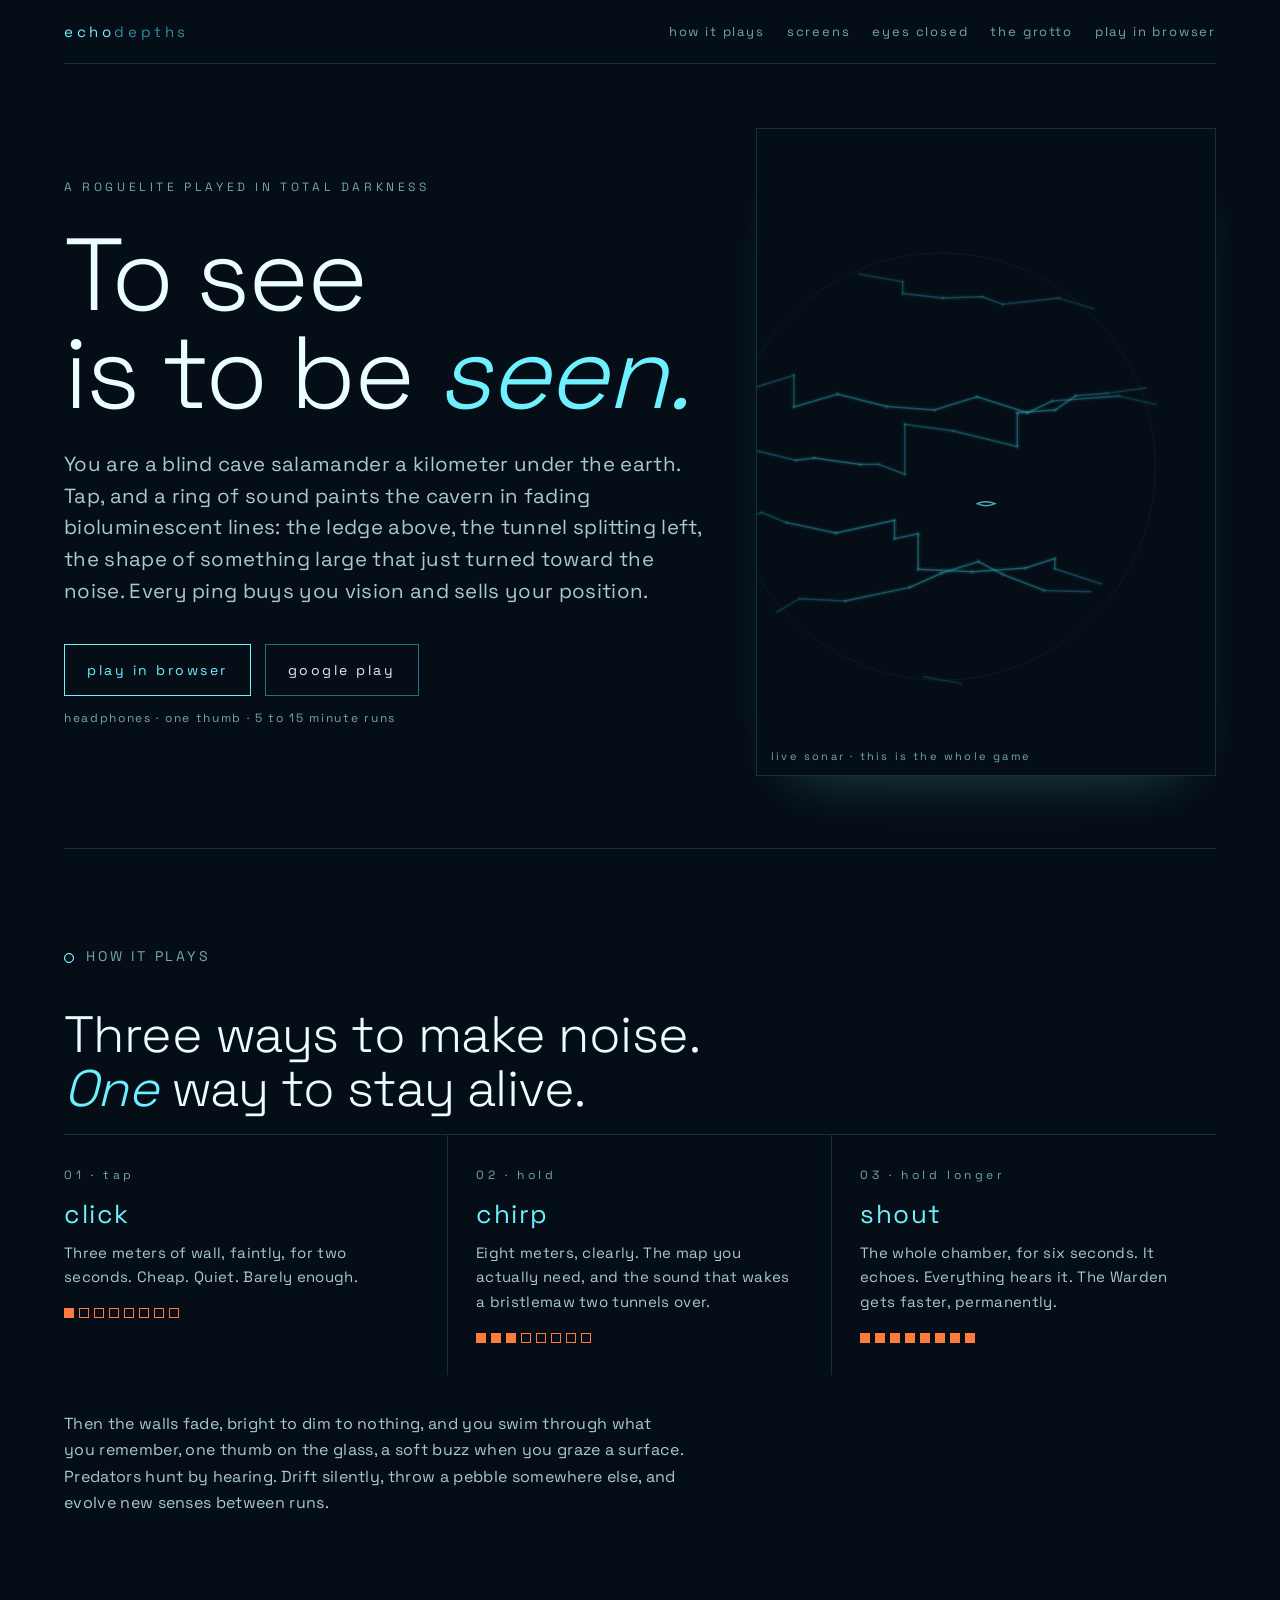
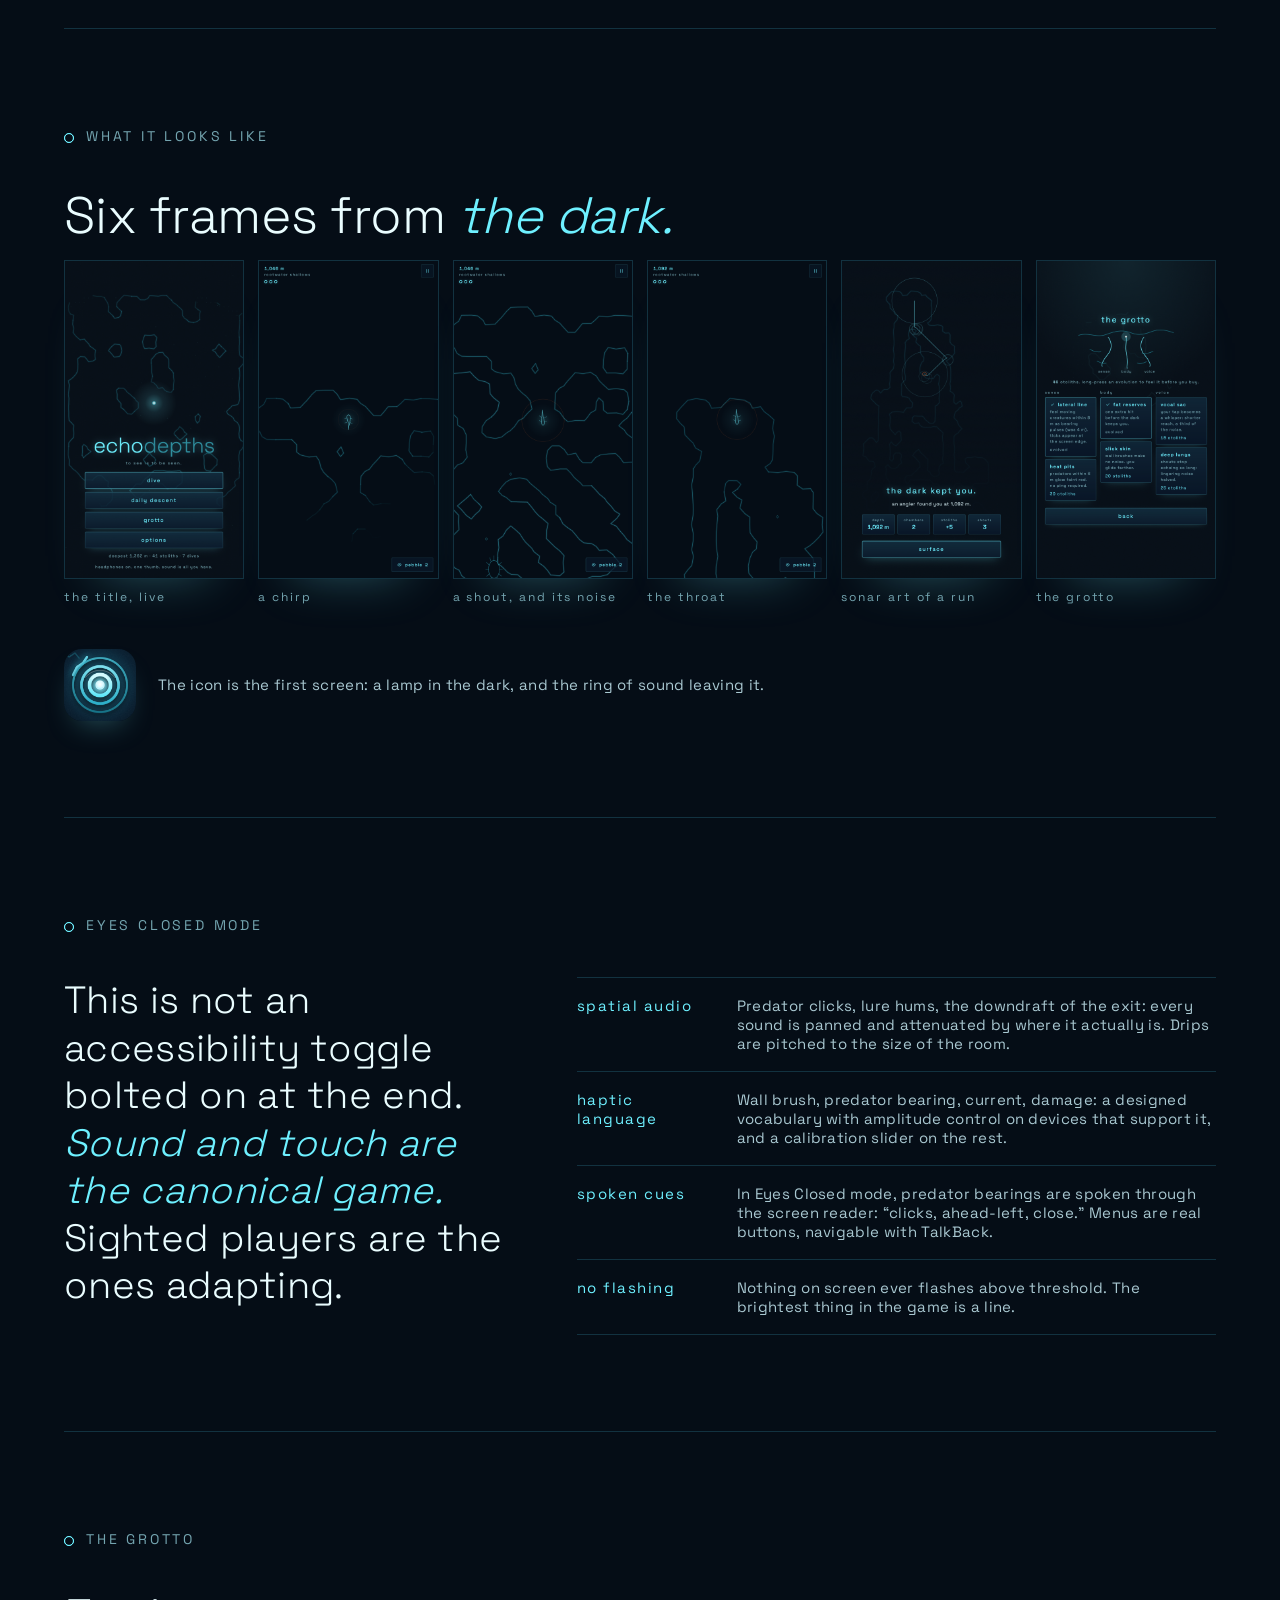
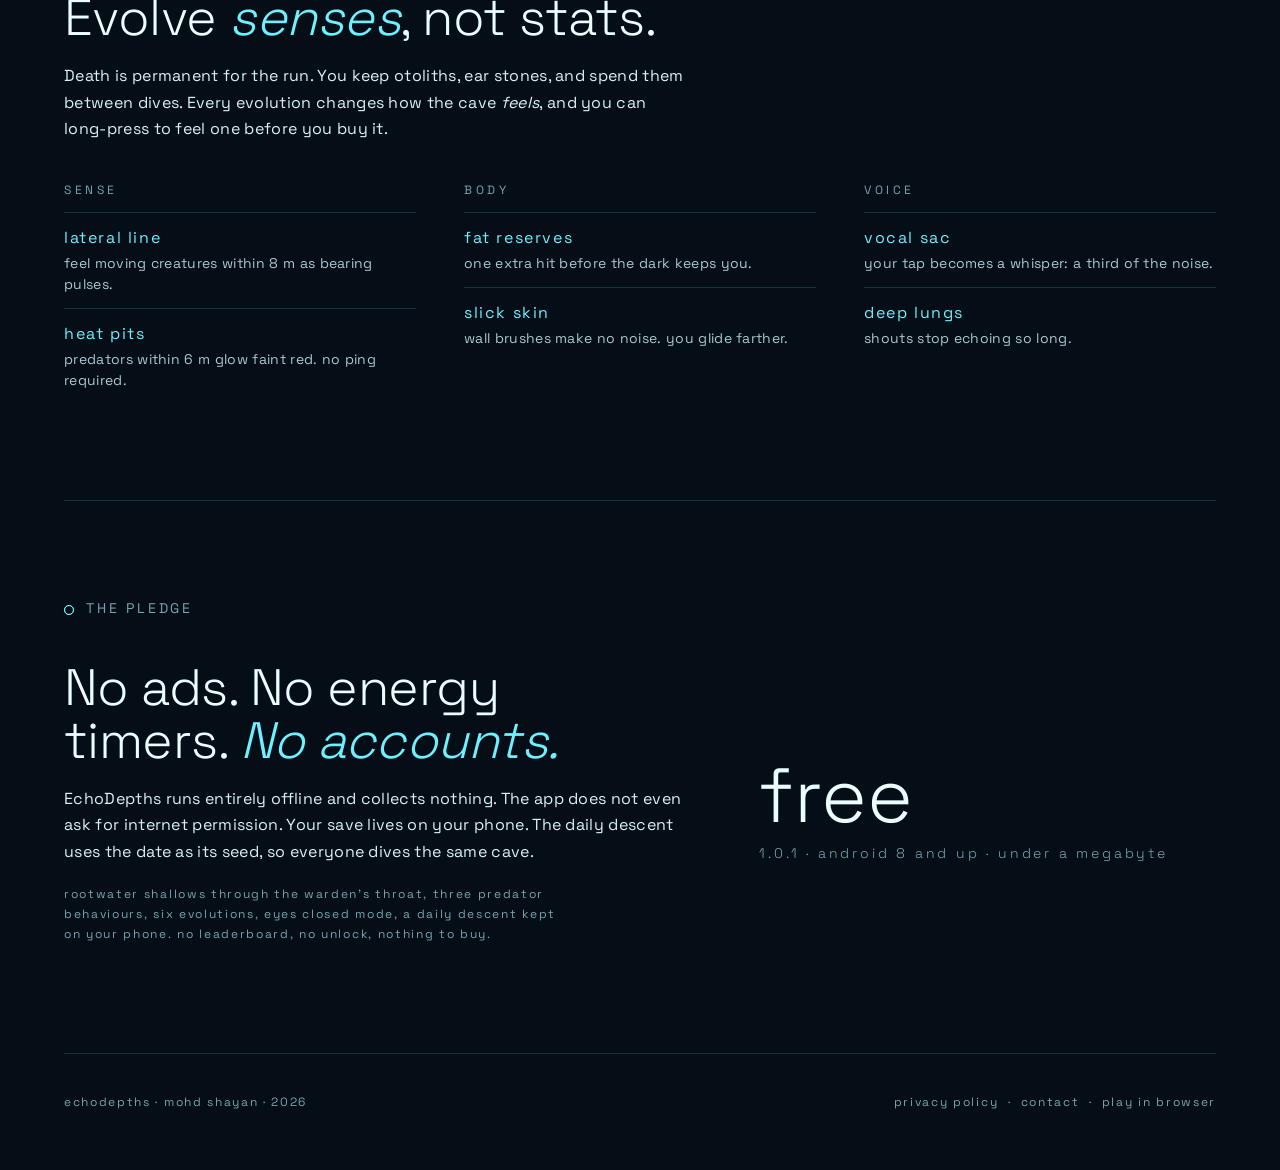
==== commit f8d11d36: "1.0.1 review: wordmark clears AA in every palette, grotto cannot sell a stale card twice, numeric sa" ====
--- a/docs/index.html
+++ b/docs/index.html
@@ -22,7 +22,7 @@
   .wrap { max-width:1200px; margin:0 auto; padding:0 24px; }
   header.top { display:flex; justify-content:space-between; align-items:center; padding:22px 0; border-bottom:1px solid var(--line); }
   .brand { font-size:15px; letter-spacing:.24em; text-transform:lowercase; color:var(--phos); }
-  .brand span { color:var(--phos-dim); }
+  .brand span { color:color-mix(in srgb, var(--phos) 20%, var(--phos-dim)); }
   nav.top { display:flex; flex-wrap:wrap; justify-content:flex-end; gap:8px 22px; }
   nav.top a { font-size:13px; letter-spacing:.14em; color:var(--muted); text-transform:lowercase; white-space:nowrap; }
   nav.top a:hover { color:var(--phos); }
